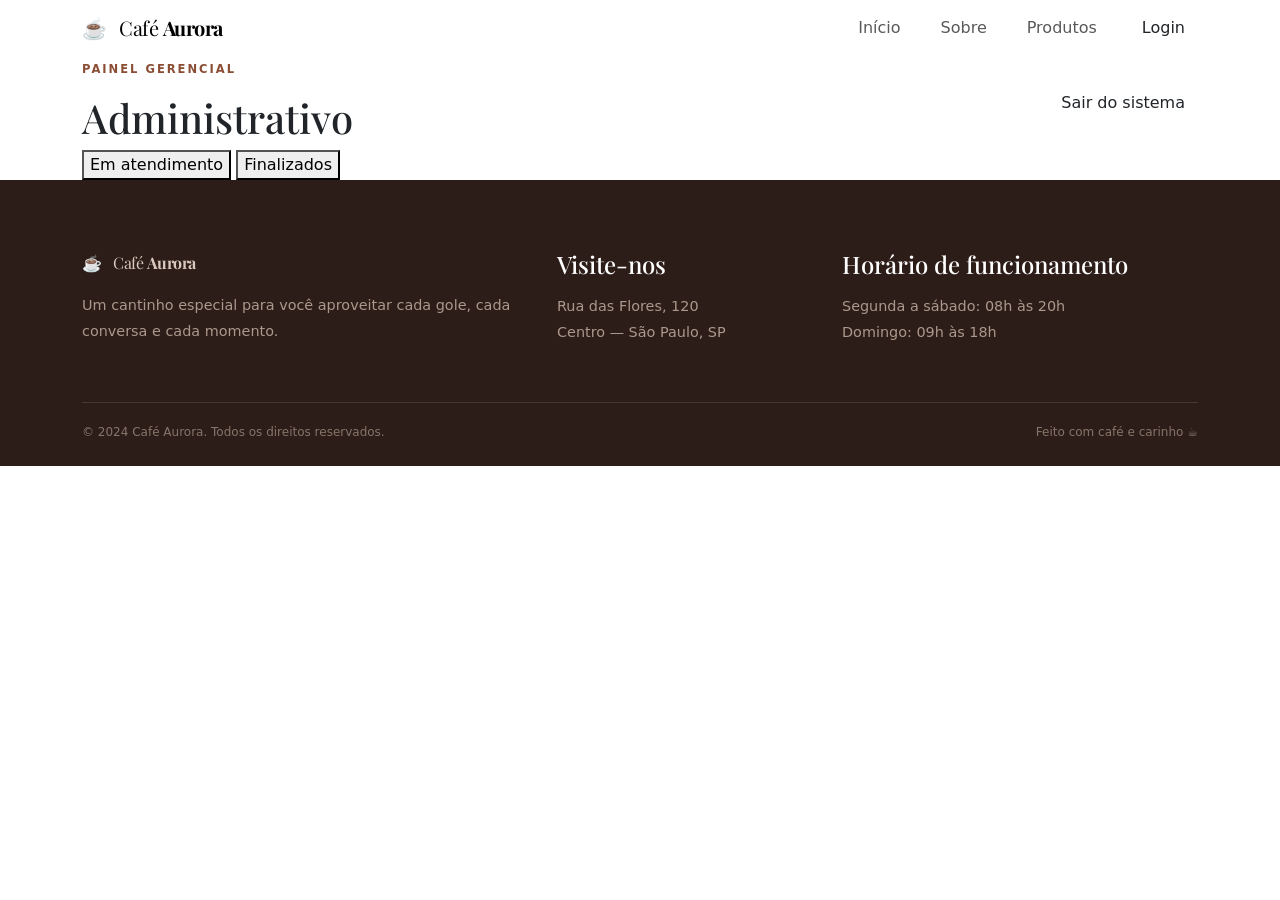
==== administrativo.html @ 548e579c "Estrutura completa da cafeteria com páginas de sobre, produtos, pedidos, administrativo e autenticaç" ====
<!DOCTYPE html>
<html lang="pt-BR">
<head>
  <meta charset="UTF-8" />
  <meta name="viewport" content="width=device-width, initial-scale=1.0" />
  <title>Administrativo - Café Aurora</title>
  <meta name="description" content="Painel administrativo da cafeteria" />
  <link rel="preconnect" href="https://fonts.googleapis.com">
  <link rel="preconnect" href="https://fonts.gstatic.com" crossorigin>
  <link href="https://fonts.googleapis.com/css2?family=DM+Sans:wght@400;500;600;700&family=Playfair+Display:wght@600;700;800&display=swap" rel="stylesheet">
  <link rel="stylesheet" href="./static/css/style.css" />
  <link rel="stylesheet" href="./static/css/administrativo.css" />
  <link href="https://cdn.jsdelivr.net/npm/bootstrap@5.3.8/dist/css/bootstrap.min.css" rel="stylesheet" crossorigin="anonymous">
</head>
<body>
  <header class="site-header">
    <nav class="navbar navbar-expand-lg">
      <div class="container">
        <a class="navbar-brand" href="index.html"><span class="brand-icon">☕</span> Café <strong>Aurora</strong></a>
        <button class="navbar-toggler" type="button" data-bs-toggle="collapse" data-bs-target="#menuPrincipal" aria-controls="menuPrincipal" aria-expanded="false" aria-label="Abrir menu">
          <span class="navbar-toggler-icon"></span>
        </button>
        <div class="collapse navbar-collapse" id="menuPrincipal">
          <ul class="navbar-nav ms-auto align-items-lg-center gap-lg-4">
            <li class="nav-item"><a class="nav-link" href="index.html">Início</a></li>
            <li class="nav-item"><a class="nav-link" href="sobre.html">Sobre</a></li>
            <li class="nav-item"><a class="nav-link" href="produtos.html">Produtos</a></li>
            <li class="nav-item" id="nav-pedidos" style="display:none;"><a class="nav-link" href="pedidos.html">Meus Pedidos</a></li>
            <li class="nav-item" id="nav-admin" style="display:none;"><a class="nav-link active" href="administrativo.html">Administrativo</a></li>
            <li class="nav-item"><a id="btn-login-nav" class="btn btn-coffee" href="login.html">Login</a></li>
            <li class="nav-item" id="nav-usuario" style="display:none;">
              <div class="usuario-menu">
                <span id="usuario-nome">Usuário</span>
                <button id="btn-logout" class="btn btn-outline-coffee btn-sm">Sair</button>
              </div>
            </li>
          </ul>
        </div>
      </div>
    </nav>
  </header>

  <main class="admin-main">
    <section class="admin-header">
      <div class="container">
        <div class="row align-items-center">
          <div class="col-md-8">
            <span class="eyebrow">PAINEL GERENCIAL</span>
            <h1>Administrativo</h1>
          </div>
          <div class="col-md-4 text-md-end">
            <button id="btnSair" class="btn btn-outline-coffee">Sair do sistema</button>
          </div>
        </div>
      </div>
    </section>

    <div class="container admin-container">
      <div class="tabs-admin">
        <button class="admin-tab active" data-status="em_atendimento">Em atendimento</button>
        <button class="admin-tab" data-status="finalizado">Finalizados</button>
      </div>
      <div id="adminPedidos" class="admin-pedidos"></div>
    </div>
  </main>

  <footer class="site-footer">
    <div class="container">
      <div class="row gy-4 align-items-center">
        <div class="col-lg-5">
          <a class="navbar-brand footer-brand" href="index.html"><span class="brand-icon">☕</span> Café <strong>Aurora</strong></a>
          <p>Um cantinho especial para você aproveitar cada gole, cada conversa e cada momento.</p>
        </div>
        <div class="col-lg-3">
          <h4>Visite-nos</h4>
          <p>Rua das Flores, 120<br>Centro — São Paulo, SP</p>
        </div>
        <div class="col-lg-4">
          <h4>Horário de funcionamento</h4>
          <p>Segunda a sábado: 08h às 20h<br>Domingo: 09h às 18h</p>
        </div>
      </div>
      <div class="footer-bottom">
        <span>© 2024 Café Aurora. Todos os direitos reservados.</span>
        <span>Feito com café e carinho ☕</span>
      </div>
    </div>
  </footer>

  <script src="https://cdn.jsdelivr.net/npm/bootstrap@5.8.2/dist/js/bootstrap.bundle.min.js" crossorigin="anonymous"></script>
  <script src="./static/js/auth.js"></script>
  <script src="./static/js/administrativo.js"></script>
</body>
</html>
---- static/css/style.css ----
:root {
  --coffee-dark: #2d1d18;
  --coffee: #8b4e35;
  --coffee-light: #b97955;
  --cream: #f8f3ed;
  --cream-dark: #eee3d7;
  --text: #40322c;
  --muted: #867871;
  --white: #ffffff;
  --shadow: 0 20px 60px rgba(67, 42, 29, 0.12);
}

* { box-sizing: border-box; }
html { scroll-behavior: smooth; }
body {
  margin: 0;
  font-family: "DM Sans", sans-serif;
  background: var(--cream);
  color: var(--text);
}

h1, h2, h3, h4, .navbar-brand { font-family: "Playfair Display", serif; }
img { max-width: 100%; }

a { text-decoration: none; }
button, input, select, textarea { font-family: inherit; }

.site-header { position: relative; z-index: 10; }
.navbar { padding: 20px 0; }
.navbar-brand {
  color: var(--coffee-dark);
  font-size: 1.6rem;
  letter-spacing: -0.5px;
}
.navbar-brand:hover { color: var(--coffee); }
.brand-icon { margin-right: 8px; }
.nav-link {
  color: var(--coffee-dark);
  font-weight: 600;
}
.nav-link:hover, .nav-link.active { color: var(--coffee); }

.btn {
  border-radius: 50px;
  padding: 12px 22px;
  font-weight: 700;
  transition: all 0.3s ease;
}
.btn-coffee {
  background: var(--coffee);
  color: var(--white);
  border: 2px solid var(--coffee);
}
.btn-coffee:hover {
  background: var(--coffee-dark);
  border-color: var(--coffee-dark);
  color: var(--white);
}
.btn-outline-coffee {
  background: transparent;
  border: 2px solid var(--coffee);
  color: var(--coffee);
}
.btn-outline-coffee:hover {
  background: var(--coffee);
  color: var(--white);
}
.btn-sm {
  padding: 8px 14px;
  font-size: 0.8rem;
}

.usuario-menu {
  display: flex;
  align-items: center;
  gap: 10px;
  padding: 8px 12px;
  border-radius: 999px;
  background: rgba(139, 78, 53, 0.06);
  color: var(--coffee-dark);
  font-weight: 600;
}

.eyebrow {
  display: inline-block;
  margin-bottom: 16px;
  color: var(--coffee);
  font-size: 0.72rem;
  font-weight: 800;
  letter-spacing: 2px;
}

.site-footer {
  background: var(--coffee-dark);
  color: #d9c9be;
  padding: 70px 0 25px;
}
.footer-brand {
  display: inline-block;
  margin-bottom: 18px;
  color: var(--white);
}
.site-footer p {
  color: #aa988c;
  line-height: 1.8;
  font-size: 0.9rem;
}
.site-footer h4 {
  color: var(--white);
  margin-bottom: 15px;
}
.footer-bottom {
  display: flex;
  justify-content: space-between;
  gap: 20px;
  margin-top: 40px;
  padding-top: 20px;
  border-top: 1px solid rgba(255,255,255,0.12);
  color: #86756a;
  font-size: 0.75rem;
}

@media (max-width: 768px) {
  .footer-bottom { flex-direction: column; }
}
---- static/css/administrativo.css ----
body {
  background: #f8f3ed;
}

.pedidos-main {
  padding-top: 120px;
}

.pedidos-header {
  padding: 30px 0 20px;
}

.pedidos-header h1 {
  font-size: clamp(2.2rem, 4vw, 3.4rem);
  color: var(--coffee-dark);
}

.pedidos-header h1 span {
  color: var(--coffee);
  font-style: italic;
}

.pedidos-container {
  padding: 20px 0 90px;
}

.lista-pedidos {
  display: grid;
  gap: 18px;
}

.pedido-card {
  background: var(--white);
  border: 1px solid var(--cream-dark);
  border-radius: 18px;
  padding: 22px;
  box-shadow: 0 10px 24px rgba(67, 42, 29, 0.04);
}
.pedido-top {
  display: flex;
  justify-content: space-between;
  gap: 15px;
  align-items: center;
  margin-bottom: 15px;
}
.pedido-top h3 {
  color: var(--coffee-dark);
  margin: 0;
}
.status-badge {
  display: inline-block;
  padding: 8px 12px;
  border-radius: 999px;
  font-size: 0.75rem;
  font-weight: 700;
  text-transform: uppercase;
}
.status-badge.pendente { background: #fff2d4; color: #a67600; }
.status-badge.em_atendimento { background: #dfeeff; color: #1a5db0; }
.status-badge.finalizado { background: #dff7e7; color: #1d8f43; }

.pedido-meta {
  display: flex;
  flex-wrap: wrap;
  gap: 16px;
  color: var(--muted);
  font-size: 0.92rem;
  margin-bottom: 16px;
}
.pedido-produtos {
  list-style: none;
  padding: 0;
  margin: 0;
  color: var(--text);
}
.pedido-produtos li {
  padding: 8px 0;
  border-bottom: 1px solid var(--cream-dark);
}
.pedido-produtos li:last-child { border-bottom: none; }

.empty-pedidos {
  background: var(--white);
  border-radius: 16px;
  padding: 40px 20px;
  text-align: center;
  color: var(--muted);
  border: 1px dashed var(--cream-dark);
}
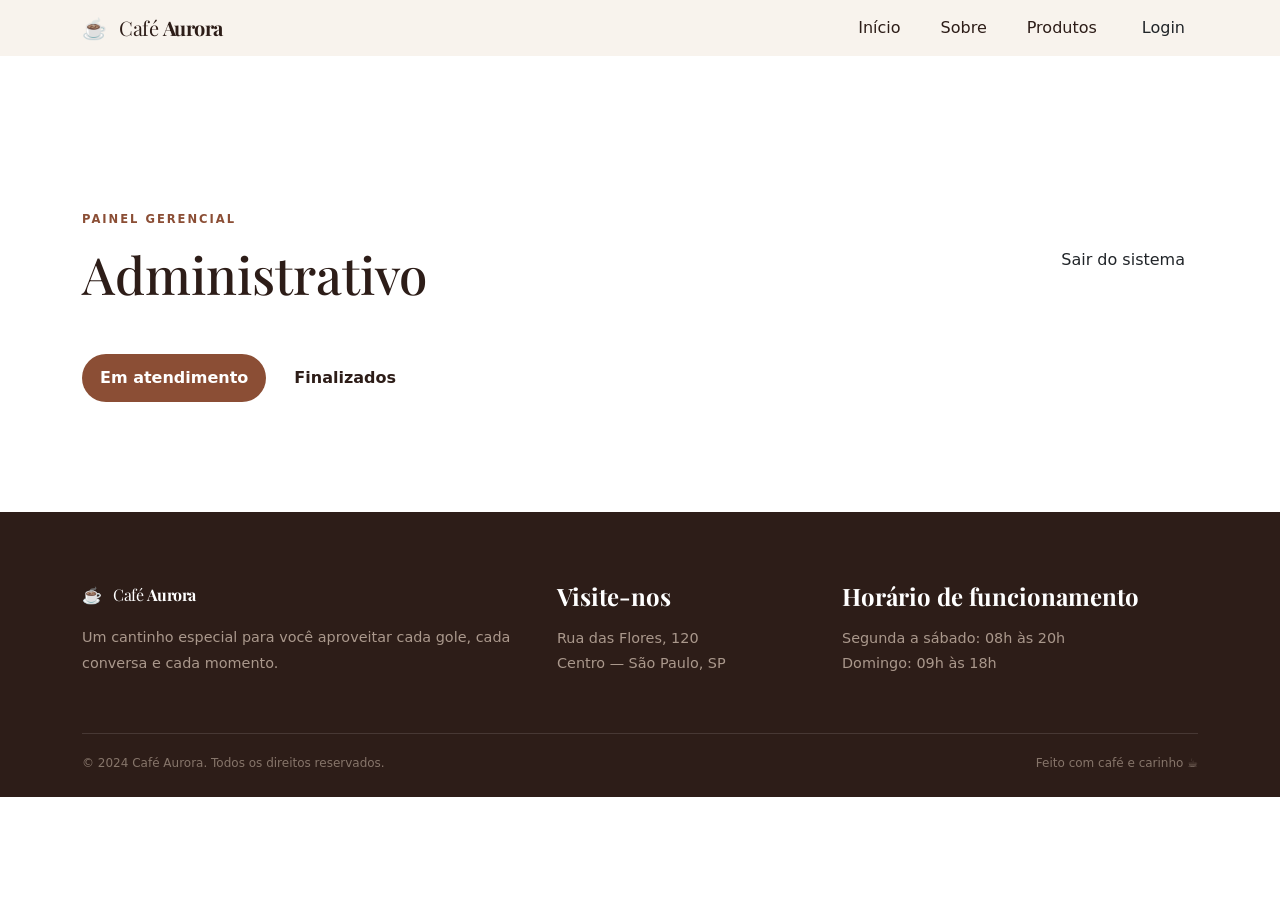
==== commit 9f92c605: "Add favicon to administrativo page" ====
--- a/administrativo.html
+++ b/administrativo.html
@@ -5,6 +5,8 @@
   <meta name="viewport" content="width=device-width, initial-scale=1.0" />
   <title>Administrativo - Café Aurora</title>
   <meta name="description" content="Painel administrativo da cafeteria" />
+  <link rel="icon" type="image/svg+xml" href="./favicon.svg">
+  <link rel="apple-touch-icon" href="./favicon.svg">
   <link rel="preconnect" href="https://fonts.googleapis.com">
   <link rel="preconnect" href="https://fonts.gstatic.com" crossorigin>
   <link href="https://fonts.googleapis.com/css2?family=DM+Sans:wght@400;500;600;700&family=Playfair+Display:wght@600;700;800&display=swap" rel="stylesheet">
--- a/static/css/style.css
+++ b/static/css/style.css
@@ -10,64 +10,114 @@
   --shadow: 0 20px 60px rgba(67, 42, 29, 0.12);
 }
 
-* { box-sizing: border-box; }
-html { scroll-behavior: smooth; }
+* {
+  margin: 0;
+  padding: 0;
+  box-sizing: border-box;
+}
+
+html {
+  scroll-behavior: smooth;
+}
+
 body {
-  margin: 0;
   font-family: "DM Sans", sans-serif;
   background: var(--cream);
   color: var(--text);
-}
-
-h1, h2, h3, h4, .navbar-brand { font-family: "Playfair Display", serif; }
-img { max-width: 100%; }
-
-a { text-decoration: none; }
-button, input, select, textarea { font-family: inherit; }
-
-.site-header { position: relative; z-index: 10; }
-.navbar { padding: 20px 0; }
+  line-height: 1.6;
+}
+
+h1, h2, h3, h4, .navbar-brand {
+  font-family: "Playfair Display", serif;
+}
+
+img {
+  max-width: 100%;
+  height: auto;
+}
+
+a {
+  text-decoration: none;
+  color: inherit;
+}
+
+button, input, select, textarea {
+  font-family: inherit;
+}
+
+.site-header {
+  position: relative;
+  z-index: 100;
+  background: var(--cream);
+}
+
+.navbar {
+  padding: 20px 0;
+}
+
 .navbar-brand {
-  color: var(--coffee-dark);
+  color: var(--coffee-dark) !important;
   font-size: 1.6rem;
   letter-spacing: -0.5px;
 }
-.navbar-brand:hover { color: var(--coffee); }
-.brand-icon { margin-right: 8px; }
+
+.navbar-brand:hover {
+  color: var(--coffee) !important;
+}
+
+.brand-icon {
+  margin-right: 8px;
+}
+
 .nav-link {
-  color: var(--coffee-dark);
+  color: var(--coffee-dark) !important;
   font-weight: 600;
 }
-.nav-link:hover, .nav-link.active { color: var(--coffee); }
+
+.nav-link:hover,
+.nav-link.active {
+  color: var(--coffee) !important;
+}
 
 .btn {
   border-radius: 50px;
   padding: 12px 22px;
   font-weight: 700;
   transition: all 0.3s ease;
-}
+  border: none;
+}
+
 .btn-coffee {
   background: var(--coffee);
   color: var(--white);
   border: 2px solid var(--coffee);
 }
+
 .btn-coffee:hover {
   background: var(--coffee-dark);
   border-color: var(--coffee-dark);
   color: var(--white);
 }
+
 .btn-outline-coffee {
   background: transparent;
   border: 2px solid var(--coffee);
   color: var(--coffee);
 }
+
 .btn-outline-coffee:hover {
   background: var(--coffee);
   color: var(--white);
 }
+
 .btn-sm {
   padding: 8px 14px;
   font-size: 0.8rem;
+}
+
+.btn-lg {
+  padding: 14px 28px;
+  font-size: 1rem;
 }
 
 .usuario-menu {
@@ -88,6 +138,189 @@
   font-size: 0.72rem;
   font-weight: 800;
   letter-spacing: 2px;
+  text-transform: uppercase;
+}
+
+.hero-section {
+  min-height: 780px;
+  padding: 170px 0 100px;
+  background:
+    radial-gradient(circle at 90% 25%, rgba(212, 165, 125, 0.22), transparent 28%),
+    var(--cream);
+}
+
+.hero-section h1 {
+  max-width: 580px;
+  color: var(--coffee-dark);
+  font-size: clamp(3.4rem, 6vw, 5.7rem);
+  line-height: 0.98;
+  letter-spacing: -3px;
+  margin-bottom: 20px;
+}
+
+.hero-section h1 span {
+  color: var(--coffee);
+  font-style: italic;
+}
+
+.hero-text {
+  max-width: 490px;
+  margin: 28px 0;
+  color: var(--muted);
+  font-size: 1.08rem;
+  line-height: 1.8;
+}
+
+.hero-buttons {
+  display: flex;
+  flex-wrap: wrap;
+  gap: 14px;
+  margin: 30px 0;
+}
+
+.hero-info {
+  display: flex;
+  align-items: center;
+  gap: 25px;
+  margin-top: 55px;
+}
+
+.hero-info div strong {
+  display: block;
+  color: var(--coffee-dark);
+  font-family: "Playfair Display", serif;
+  font-size: 1.5rem;
+}
+
+.hero-info div span {
+  color: #d5973d;
+  font-size: 0.8rem;
+  letter-spacing: 2px;
+}
+
+.hero-info div small {
+  display: block;
+  margin-top: 4px;
+  color: var(--muted);
+  font-size: 0.75rem;
+}
+
+.info-divider {
+  width: 1px;
+  height: 45px;
+  background: var(--cream-dark);
+}
+
+.hero-image-wrapper {
+  position: relative;
+  z-index: 1;
+  max-width: 500px;
+  margin: 0 auto;
+}
+
+.hero-image-wrapper::before {
+  position: absolute;
+  z-index: -1;
+  top: 40px;
+  right: -20px;
+  width: 90%;
+  height: 90%;
+  border-radius: 50%;
+  background: #e8d2bd;
+  content: "";
+}
+
+.hero-image {
+  width: 100%;
+  height: 520px;
+  border-radius: 240px 240px 25px 25px;
+  object-fit: cover;
+  box-shadow: var(--shadow);
+  display: block;
+}
+
+.decorative-circle {
+  position: absolute;
+  right: -35px;
+  bottom: -25px;
+  width: 100px;
+  height: 100px;
+  border: 1px solid var(--coffee-light);
+  border-radius: 50%;
+}
+
+.floating-card {
+  position: absolute;
+  right: -25px;
+  bottom: 55px;
+  display: flex;
+  align-items: center;
+  gap: 12px;
+  padding: 15px 20px;
+  border-radius: 14px;
+  background: var(--white);
+  box-shadow: var(--shadow);
+  z-index: 10;
+}
+
+.floating-icon {
+  display: grid;
+  width: 37px;
+  height: 37px;
+  color: var(--white);
+  background: var(--coffee);
+  border-radius: 50%;
+  place-items: center;
+  flex-shrink: 0;
+}
+
+.floating-card strong {
+  display: block;
+  color: var(--coffee-dark);
+  font-size: 0.85rem;
+}
+
+.floating-card small {
+  display: block;
+  margin-top: 3px;
+  color: var(--muted);
+  font-size: 0.7rem;
+}
+
+.features-section {
+  padding: 55px 0;
+  background: var(--coffee-dark);
+}
+
+.feature-card {
+  display: flex;
+  align-items: center;
+  gap: 18px;
+  color: var(--white);
+}
+
+.feature-icon {
+  display: grid;
+  flex-shrink: 0;
+  width: 58px;
+  height: 58px;
+  color: #f4c49d;
+  border: 1px solid rgba(244, 196, 157, 0.35);
+  border-radius: 50%;
+  font-size: 1.5rem;
+  place-items: center;
+}
+
+.feature-card h3 {
+  margin-bottom: 5px;
+  font-size: 1.15rem;
+  color: var(--white);
+}
+
+.feature-card p {
+  margin: 0;
+  color: #c9b6a9;
+  font-size: 0.82rem;
 }
 
 .site-footer {
@@ -95,31 +328,678 @@
   color: #d9c9be;
   padding: 70px 0 25px;
 }
+
 .footer-brand {
   display: inline-block;
   margin-bottom: 18px;
-  color: var(--white);
-}
+  color: var(--white) !important;
+}
+
 .site-footer p {
   color: #aa988c;
   line-height: 1.8;
   font-size: 0.9rem;
 }
+
 .site-footer h4 {
   color: var(--white);
   margin-bottom: 15px;
-}
+  font-weight: 700;
+}
+
 .footer-bottom {
   display: flex;
   justify-content: space-between;
   gap: 20px;
   margin-top: 40px;
   padding-top: 20px;
-  border-top: 1px solid rgba(255,255,255,0.12);
+  border-top: 1px solid rgba(255, 255, 255, 0.12);
   color: #86756a;
   font-size: 0.75rem;
 }
 
+@media (max-width: 991px) {
+  .site-header {
+    position: relative;
+    background: var(--cream);
+  }
+
+  .navbar {
+    padding: 18px 0;
+  }
+
+  .navbar-collapse {
+    padding-top: 20px;
+  }
+
+  .hero-section {
+    min-height: auto;
+    padding-top: 90px;
+  }
+
+  .hero-image-wrapper {
+    margin-top: 30px;
+  }
+
+  .nav-item .btn {
+    display: inline-block;
+    margin-top: 10px;
+  }
+}
+
 @media (max-width: 768px) {
-  .footer-bottom { flex-direction: column; }
-}
+  .footer-bottom {
+    flex-direction: column;
+  }
+
+  .hero-info {
+    flex-direction: column;
+    gap: 15px;
+  }
+
+  .info-divider {
+    display: none;
+  }
+}
+
+@media (max-width: 576px) {
+  .hero-section {
+    padding: 70px 0;
+  }
+
+  .hero-section h1 {
+    font-size: 2.8rem;
+  }
+
+  .hero-image {
+    height: 390px;
+  }
+
+  .floating-card {
+    right: 5px;
+    bottom: 30px;
+  }
+}
+
+.sobre-main {
+  padding-top: 110px;
+}
+
+.sobre-hero,
+.historia-section,
+.ambiente-section,
+.localizacao-section,
+.memorial-section {
+  padding: 90px 0;
+}
+
+.sobre-hero {
+  background: linear-gradient(135deg, rgba(184, 122, 88, 0.08), rgba(255, 255, 255, 0));
+}
+
+.sobre-hero h1 {
+  font-size: clamp(2.8rem, 5vw, 4.4rem);
+  color: var(--coffee-dark);
+  line-height: 1.1;
+  margin-bottom: 20px;
+}
+
+.sobre-hero h1 span,
+.section-heading h2 span,
+.ambiente-section h2 span,
+.localizacao-section h2 span {
+  color: var(--coffee);
+  font-style: italic;
+}
+
+.sobre-hero p,
+.historia-section p,
+.ambiente-section p,
+.localizacao-section p,
+.memorial-section p {
+  color: var(--muted);
+  line-height: 1.8;
+  font-size: 1.02rem;
+}
+
+.hero-image-sobre,
+.ambiente-image,
+.mapa-box img {
+  width: 100%;
+  border-radius: 24px;
+  box-shadow: var(--shadow);
+  object-fit: cover;
+}
+
+.hero-image-sobre {
+  height: 420px;
+}
+
+.section-heading h2,
+.ambiente-section h2,
+.localizacao-section h2,
+.memorial-section h2 {
+  font-size: clamp(2.2rem, 4vw, 3.4rem);
+  color: var(--coffee-dark);
+  margin-bottom: 20px;
+}
+
+.lista-ambientes {
+  list-style: none;
+  padding: 0;
+  margin-top: 25px;
+}
+
+.lista-ambientes li {
+  position: relative;
+  padding-left: 28px;
+  margin-bottom: 14px;
+  color: var(--text);
+  font-weight: 500;
+}
+
+.lista-ambientes li::before {
+  content: "✓";
+  position: absolute;
+  left: 0;
+  color: var(--coffee);
+  font-weight: 700;
+}
+
+.ambiente-image {
+  height: 500px;
+}
+
+.info-localizacao {
+  margin-top: 28px;
+  background: #fff;
+  padding: 24px;
+  border-radius: 16px;
+  border: 1px solid var(--cream-dark);
+}
+
+.info-localizacao p {
+  margin: 0 0 10px;
+}
+
+.mapa-box img {
+  height: 380px;
+}
+
+.memorial-section {
+  background: #f0e6dc;
+}
+
+.produtos-main {
+  padding-top: 110px;
+}
+
+.produtos-hero {
+  padding: 80px 0 50px;
+  background: linear-gradient(135deg, rgba(184, 122, 88, 0.08), rgba(255, 255, 255, 0));
+}
+
+.produtos-hero h1 {
+  font-size: clamp(2.4rem, 4vw, 4rem);
+  color: var(--coffee-dark);
+  margin-bottom: 12px;
+}
+
+.produtos-hero p {
+  color: var(--muted);
+  font-size: 1.05rem;
+}
+
+.produtos-layout {
+  padding: 40px 0 90px;
+}
+
+.filtros {
+  display: flex;
+  flex-wrap: wrap;
+  gap: 10px;
+  margin-bottom: 28px;
+}
+
+.filter-btn {
+  border: 2px solid var(--coffee-light);
+  background: transparent;
+  color: var(--coffee);
+  border-radius: 999px;
+  padding: 10px 18px;
+  font-weight: 700;
+  cursor: pointer;
+}
+
+.filter-btn.active {
+  background: var(--coffee);
+  color: var(--white);
+  border-color: var(--coffee);
+}
+
+.produtos-grid {
+  display: grid;
+  grid-template-columns: repeat(auto-fit, minmax(220px, 1fr));
+  gap: 20px;
+}
+
+.produto-card {
+  background: var(--white);
+  border: 1px solid transparent;
+  border-radius: 20px;
+  padding: 20px;
+  box-shadow: 0 10px 25px rgba(67, 42, 29, 0.05);
+  transition: all 0.25s ease;
+}
+
+.produto-card:hover {
+  transform: translateY(-5px);
+  border-color: var(--coffee-light);
+  box-shadow: var(--shadow);
+}
+
+.produto-card.hidden {
+  display: none;
+}
+
+.produto-img {
+  width: 100%;
+  height: 180px;
+  object-fit: cover;
+  border-radius: 14px;
+  margin-bottom: 16px;
+}
+
+.produto-top {
+  display: flex;
+  justify-content: space-between;
+  align-items: center;
+  margin-bottom: 12px;
+}
+
+.produto-top span {
+  font-size: 0.72rem;
+  color: var(--coffee);
+  font-weight: 700;
+  text-transform: uppercase;
+}
+
+.produto-preco {
+  font-weight: 800;
+  color: var(--coffee-dark);
+}
+
+.produto-card h3 {
+  font-size: 1.3rem;
+  color: var(--coffee-dark);
+  margin-bottom: 10px;
+}
+
+.produto-card p {
+  color: var(--muted);
+  line-height: 1.6;
+  margin-bottom: 16px;
+  min-height: 72px;
+}
+
+.produto-actions {
+  display: flex;
+  justify-content: space-between;
+  align-items: center;
+  gap: 10px;
+}
+
+.produto-qt {
+  font-size: 0.8rem;
+  color: var(--muted);
+}
+
+.btn-add {
+  background: var(--coffee);
+  color: var(--white);
+  border: none;
+  border-radius: 10px;
+  padding: 10px 16px;
+  font-weight: 700;
+  cursor: pointer;
+}
+
+.btn-add:hover {
+  background: var(--coffee-dark);
+}
+
+.pedido-resumo {
+  position: sticky;
+  top: 20px;
+  background: var(--white);
+  border-radius: 22px;
+  padding: 24px;
+  border: 1px solid var(--cream-dark);
+  box-shadow: 0 10px 28px rgba(57, 35, 29, 0.06);
+}
+
+.pedido-resumo h2 {
+  font-size: 1.8rem;
+  color: var(--coffee-dark);
+  margin-bottom: 18px;
+}
+
+.cart-items {
+  display: flex;
+  flex-direction: column;
+  gap: 12px;
+  min-height: 150px;
+  margin-bottom: 20px;
+}
+
+.cart-item {
+  display: flex;
+  justify-content: space-between;
+  gap: 12px;
+  border-bottom: 1px solid var(--cream-dark);
+  padding-bottom: 10px;
+}
+
+.cart-item small {
+  color: var(--muted);
+}
+
+.cart-item button {
+  background: transparent;
+  border: none;
+  color: var(--coffee);
+  font-weight: 700;
+  cursor: pointer;
+}
+
+.resumo-total {
+  display: flex;
+  justify-content: space-between;
+  font-weight: 700;
+  margin-top: 12px;
+  padding-top: 14px;
+  border-top: 1px solid var(--cream-dark);
+  color: var(--coffee-dark);
+}
+
+.form-pedido {
+  display: flex;
+  flex-direction: column;
+  gap: 10px;
+  margin-top: 22px;
+}
+
+.form-pedido label {
+  font-weight: 600;
+  color: var(--coffee-dark);
+}
+
+.form-pedido select,
+.form-pedido input,
+.form-pedido textarea {
+  width: 100%;
+  padding: 12px 14px;
+  border-radius: 12px;
+  border: 1px solid var(--cream-dark);
+  background: #fff;
+}
+
+.form-pedido textarea {
+  resize: vertical;
+}
+
+.campo-extra {
+  margin-top: 4px;
+}
+
+.empty-cart {
+  color: var(--muted);
+  text-align: center;
+  padding: 18px 0;
+}
+
+.login-main {
+  padding-top: 120px;
+  min-height: 80vh;
+}
+
+.login-container {
+  display: flex;
+  justify-content: center;
+  align-items: center;
+}
+
+.login-box {
+  width: 100%;
+  max-width: 440px;
+  background: var(--white);
+  border-radius: 24px;
+  padding: 28px;
+  box-shadow: var(--shadow);
+  border: 1px solid var(--cream-dark);
+}
+
+.tabs {
+  display: flex;
+  gap: 8px;
+  margin-bottom: 22px;
+}
+
+.tab-btn {
+  flex: 1;
+  border: none;
+  border-radius: 999px;
+  padding: 12px 14px;
+  font-weight: 700;
+  background: var(--cream);
+  color: var(--coffee-dark);
+  cursor: pointer;
+}
+
+.tab-btn.active {
+  background: var(--coffee);
+  color: var(--white);
+}
+
+.auth-form {
+  display: none;
+}
+
+.auth-form.active {
+  display: block;
+}
+
+.auth-form h2 {
+  font-size: 1.9rem;
+  color: var(--coffee-dark);
+  margin-bottom: 18px;
+}
+
+.auth-form label {
+  display: block;
+  margin: 14px 0 8px;
+  color: var(--coffee-dark);
+  font-weight: 600;
+}
+
+.auth-form input {
+  width: 100%;
+  border: 1px solid var(--cream-dark);
+  border-radius: 12px;
+  padding: 12px 14px;
+  margin-bottom: 8px;
+}
+
+.auth-form button {
+  margin-top: 20px;
+}
+
+.pedidos-main {
+  padding-top: 120px;
+}
+
+.pedidos-header {
+  padding: 30px 0 20px;
+}
+
+.pedidos-header h1 {
+  font-size: clamp(2.2rem, 4vw, 3.4rem);
+  color: var(--coffee-dark);
+}
+
+.pedidos-header h1 span {
+  color: var(--coffee);
+  font-style: italic;
+}
+
+.pedidos-container {
+  padding: 20px 0 90px;
+}
+
+.lista-pedidos {
+  display: grid;
+  gap: 18px;
+}
+
+.pedido-card {
+  background: var(--white);
+  border: 1px solid var(--cream-dark);
+  border-radius: 18px;
+  padding: 22px;
+  box-shadow: 0 10px 24px rgba(67, 42, 29, 0.04);
+}
+
+.pedido-top {
+  display: flex;
+  justify-content: space-between;
+  gap: 15px;
+  align-items: center;
+  margin-bottom: 15px;
+}
+
+.pedido-top h3 {
+  color: var(--coffee-dark);
+  margin: 0;
+}
+
+.status-badge {
+  display: inline-block;
+  padding: 8px 12px;
+  border-radius: 999px;
+  font-size: 0.75rem;
+  font-weight: 700;
+  text-transform: uppercase;
+}
+
+.status-badge.pendente {
+  background: #fff2d4;
+  color: #a67600;
+}
+
+.status-badge.em_atendimento {
+  background: #dfeeff;
+  color: #1a5db0;
+}
+
+.status-badge.finalizado {
+  background: #dff7e7;
+  color: #1d8f43;
+}
+
+.pedido-meta {
+  display: flex;
+  flex-wrap: wrap;
+  gap: 16px;
+  color: var(--muted);
+  font-size: 0.92rem;
+  margin-bottom: 16px;
+}
+
+.pedido-produtos {
+  list-style: none;
+  padding: 0;
+  margin: 0;
+  color: var(--text);
+}
+
+.pedido-produtos li {
+  padding: 8px 0;
+  border-bottom: 1px solid var(--cream-dark);
+}
+
+.pedido-produtos li:last-child {
+  border-bottom: none;
+}
+
+.empty-pedidos {
+  background: var(--white);
+  border-radius: 16px;
+  padding: 40px 20px;
+  text-align: center;
+  color: var(--muted);
+  border: 1px dashed var(--cream-dark);
+}
+
+.admin-main {
+  padding-top: 120px;
+}
+
+.admin-header {
+  padding: 30px 0 20px;
+}
+
+.admin-header h1 {
+  font-size: clamp(2.2rem, 4vw, 3.4rem);
+  color: var(--coffee-dark);
+}
+
+.admin-container {
+  padding: 20px 0 90px;
+}
+
+.tabs-admin {
+  display: flex;
+  gap: 10px;
+  margin-bottom: 20px;
+}
+
+.admin-tab {
+  border: none;
+  padding: 12px 18px;
+  border-radius: 999px;
+  background: var(--white);
+  color: var(--coffee-dark);
+  font-weight: 700;
+  cursor: pointer;
+}
+
+.admin-tab.active {
+  background: var(--coffee);
+  color: var(--white);
+}
+
+.admin-pedidos {
+  display: grid;
+  gap: 18px;
+}
+
+.admin-card {
+  background: var(--white);
+  border: 1px solid var(--cream-dark);
+  border-radius: 18px;
+  padding: 22px;
+}
+
+.admin-card h3 {
+  color: var(--coffee-dark);
+  margin-bottom: 12px;
+}
+
+.admin-card p {
+  color: var(--muted);
+  margin-bottom: 8px;
+}
+
+.admin-card button {
+  margin-top: 16px;
+}
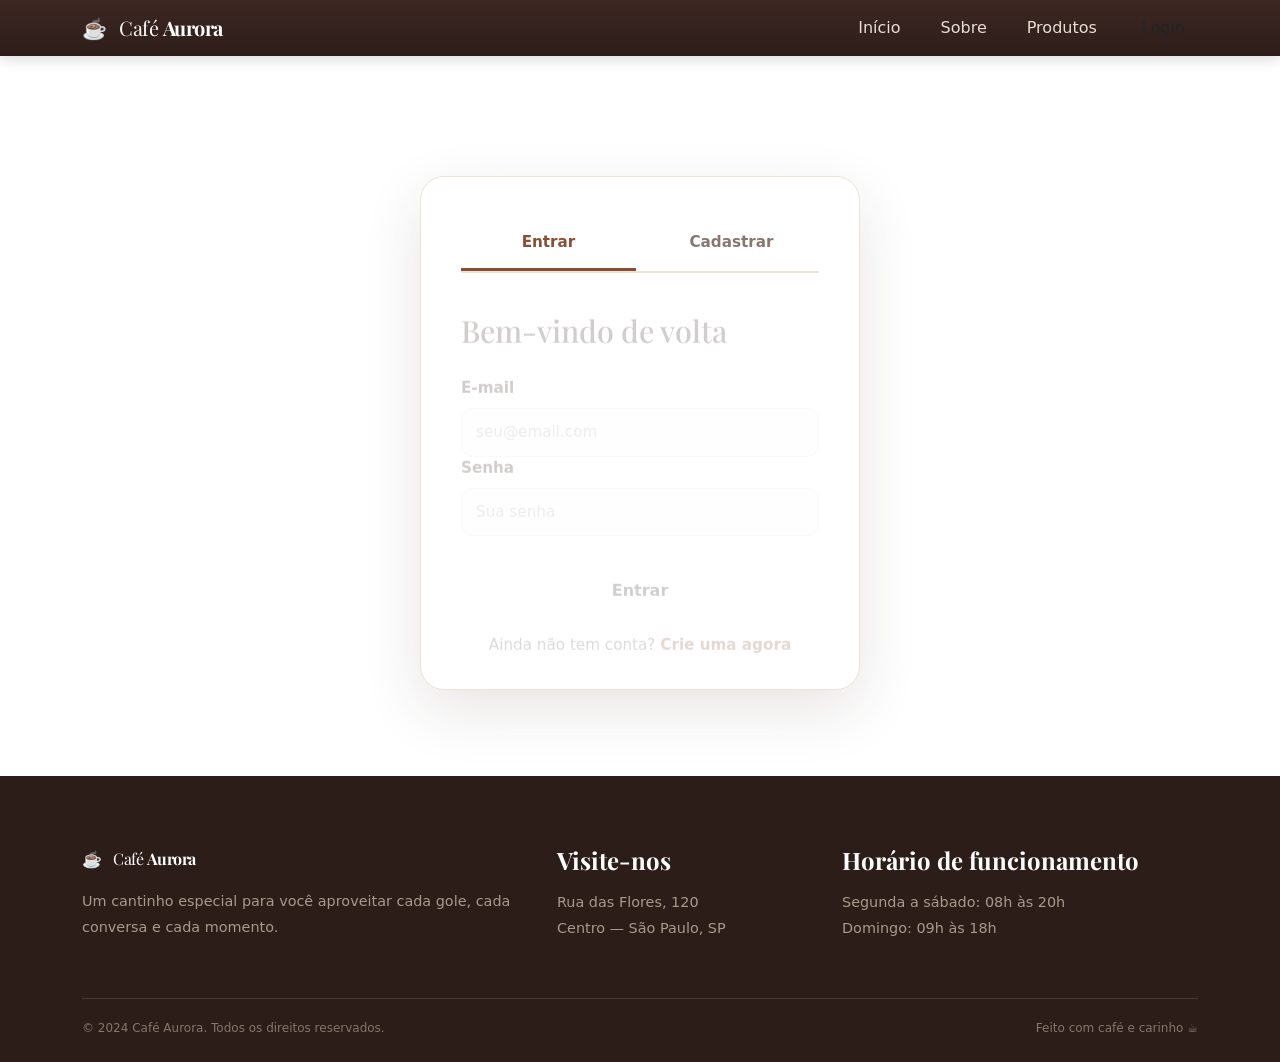
==== commit 77e09a0a: "feat: secure full-stack Cafe Aurora with persistent orders, admin workflow and CI" ====
--- a/administrativo.html
+++ b/administrativo.html
@@ -59,7 +59,8 @@
 
     <div class="container admin-container">
       <div class="tabs-admin">
-        <button class="admin-tab active" data-status="em_atendimento">Em atendimento</button>
+        <button class="admin-tab active" data-status="pendente">Pendentes</button>
+        <button class="admin-tab" data-status="em_atendimento">Em atendimento</button>
         <button class="admin-tab" data-status="finalizado">Finalizados</button>
       </div>
       <div id="adminPedidos" class="admin-pedidos"></div>
@@ -89,7 +90,8 @@
     </div>
   </footer>
 
-  <script src="https://cdn.jsdelivr.net/npm/bootstrap@5.8.2/dist/js/bootstrap.bundle.min.js" crossorigin="anonymous"></script>
+  <script src="https://cdn.jsdelivr.net/npm/bootstrap@5.3.8/dist/js/bootstrap.bundle.min.js" crossorigin="anonymous"></script>
+  <script src="./static/js/api.js"></script>
   <script src="./static/js/auth.js"></script>
   <script src="./static/js/administrativo.js"></script>
 </body>
--- a/static/css/style.css
+++ b/static/css/style.css
@@ -48,7 +48,8 @@
 .site-header {
   position: relative;
   z-index: 100;
-  background: var(--cream);
+  background: linear-gradient(to bottom, #3d2723 0%, #2d1d18 100%);
+  box-shadow: 0 4px 12px rgba(45, 29, 24, 0.15);
 }
 
 .navbar {
@@ -56,13 +57,13 @@
 }
 
 .navbar-brand {
-  color: var(--coffee-dark) !important;
+  color: var(--white) !important;
   font-size: 1.6rem;
   letter-spacing: -0.5px;
 }
 
 .navbar-brand:hover {
-  color: var(--coffee) !important;
+  color: #f4c49d !important;
 }
 
 .brand-icon {
@@ -70,13 +71,14 @@
 }
 
 .nav-link {
-  color: var(--coffee-dark) !important;
+  color: #e8ddd5 !important;
   font-weight: 600;
+  transition: color 0.3s ease;
 }
 
 .nav-link:hover,
 .nav-link.active {
-  color: var(--coffee) !important;
+  color: #f4c49d !important;
 }
 
 .btn {
@@ -126,8 +128,8 @@
   gap: 10px;
   padding: 8px 12px;
   border-radius: 999px;
-  background: rgba(139, 78, 53, 0.06);
-  color: var(--coffee-dark);
+  background: rgba(244, 196, 157, 0.15);
+  color: #f4c49d;
   font-weight: 600;
 }
 
@@ -361,7 +363,7 @@
 @media (max-width: 991px) {
   .site-header {
     position: relative;
-    background: var(--cream);
+    background: linear-gradient(to bottom, #3d2723 0%, #2d1d18 100%);
   }
 
   .navbar {
@@ -499,507 +501,220 @@
 }
 
 .lista-ambientes li::before {
-  content: "✓";
   position: absolute;
   left: 0;
+  top: 8px;
+  width: 6px;
+  height: 6px;
+  border-radius: 50%;
+  background: var(--coffee);
+  content: "";
+}
+
+.mapa-box {
+  margin-top: 35px;
+  border-radius: 24px;
+  overflow: hidden;
+  box-shadow: var(--shadow);
+}
+
+.mapa-box img {
+  width: 100%;
+  height: 400px;
+  object-fit: cover;
+}
+
+.memorial-section {
+  padding: 90px 0 60px;
+  background: linear-gradient(135deg, rgba(184, 122, 88, 0.08), rgba(255, 255, 255, 0));
+}
+
+.memorial-grid {
+  display: grid;
+  grid-template-columns: repeat(auto-fit, minmax(280px, 1fr));
+  gap: 30px;
+  margin-top: 35px;
+}
+
+.memorial-card {
+  padding: 24px;
+  background: var(--white);
+  border-radius: 14px;
+  box-shadow: 0 2px 8px rgba(67, 42, 29, 0.06);
+  transition: transform 0.3s ease, box-shadow 0.3s ease;
+}
+
+.memorial-card:hover {
+  transform: translateY(-8px);
+  box-shadow: var(--shadow);
+}
+
+.memorial-card h3 {
+  margin-bottom: 10px;
+  color: var(--coffee-dark);
+  font-size: 1.2rem;
+}
+
+.memorial-card p {
+  margin: 0;
+  color: var(--muted);
+  font-size: 0.95rem;
+}
+
+/* SOBRE PAGE SECTIONS */
+.hero-section-secundaria {
+  background:
+    radial-gradient(circle at 90% 25%, rgba(212, 165, 125, 0.22), transparent 28%),
+    var(--cream);
+}
+
+.historia-section {
+  background: var(--cream);
+}
+
+.valores-section {
+  padding: 90px 0;
+  background: linear-gradient(135deg, rgba(184, 122, 88, 0.04), rgba(255, 255, 255, 0));
+}
+
+.valor-card {
+  padding: 28px;
+  background: var(--white);
+  border-radius: 14px;
+  box-shadow: 0 2px 8px rgba(67, 42, 29, 0.06);
+  transition: transform 0.3s ease, box-shadow 0.3s ease;
+}
+
+.valor-card:hover {
+  transform: translateY(-8px);
+  box-shadow: var(--shadow);
+}
+
+.valor-icon {
+  font-size: 2.5rem;
+  margin-bottom: 12px;
+}
+
+.valor-card h3 {
+  margin-bottom: 12px;
+  color: var(--coffee-dark);
+  font-size: 1.1rem;
+}
+
+.valor-card p {
+  margin: 0;
+  color: var(--muted);
+  font-size: 0.9rem;
+  line-height: 1.6;
+}
+
+.equipe-section {
+  padding: 90px 0;
+  background: var(--cream);
+}
+
+.team-card {
+  text-align: center;
+  transition: transform 0.3s ease;
+}
+
+.team-card:hover {
+  transform: translateY(-5px);
+}
+
+.team-image {
+  position: relative;
+  margin-bottom: 18px;
+  border-radius: 12px;
+  overflow: hidden;
+  height: 280px;
+}
+
+.team-image img {
+  width: 100%;
+  height: 100%;
+  object-fit: cover;
+  transition: transform 0.3s ease;
+}
+
+.team-card:hover .team-image img {
+  transform: scale(1.05);
+}
+
+.team-card h4 {
+  color: var(--coffee-dark);
+  margin-bottom: 5px;
+  font-size: 1.05rem;
+}
+
+.team-card .role {
   color: var(--coffee);
   font-weight: 700;
-}
-
-.ambiente-image {
-  height: 500px;
-}
-
-.info-localizacao {
-  margin-top: 28px;
-  background: #fff;
-  padding: 24px;
-  border-radius: 16px;
-  border: 1px solid var(--cream-dark);
-}
-
-.info-localizacao p {
-  margin: 0 0 10px;
-}
-
-.mapa-box img {
-  height: 380px;
-}
-
-.memorial-section {
-  background: #f0e6dc;
-}
-
-.produtos-main {
-  padding-top: 110px;
-}
-
-.produtos-hero {
-  padding: 80px 0 50px;
-  background: linear-gradient(135deg, rgba(184, 122, 88, 0.08), rgba(255, 255, 255, 0));
-}
-
-.produtos-hero h1 {
-  font-size: clamp(2.4rem, 4vw, 4rem);
-  color: var(--coffee-dark);
-  margin-bottom: 12px;
-}
-
-.produtos-hero p {
+  font-size: 0.85rem;
+  margin-bottom: 8px;
+}
+
+.team-card p.small {
+  margin: 0;
+  color: var(--muted);
+  font-size: 0.85rem;
+  line-height: 1.5;
+}
+
+.cta-section {
+  padding: 70px 0;
+  background: linear-gradient(135deg, rgba(184, 122, 88, 0.1), rgba(255, 255, 255, 0));
+}
+
+.cta-section h2 {
+  color: var(--coffee-dark);
+  margin-bottom: 15px;
+  font-size: clamp(2rem, 4vw, 2.8rem);
+}
+
+.cta-section .lead {
   color: var(--muted);
   font-size: 1.05rem;
-}
-
-.produtos-layout {
-  padding: 40px 0 90px;
-}
-
-.filtros {
-  display: flex;
-  flex-wrap: wrap;
-  gap: 10px;
-  margin-bottom: 28px;
-}
-
-.filter-btn {
-  border: 2px solid var(--coffee-light);
-  background: transparent;
-  color: var(--coffee);
-  border-radius: 999px;
-  padding: 10px 18px;
-  font-weight: 700;
-  cursor: pointer;
-}
-
-.filter-btn.active {
-  background: var(--coffee);
-  color: var(--white);
-  border-color: var(--coffee);
-}
-
-.produtos-grid {
-  display: grid;
-  grid-template-columns: repeat(auto-fit, minmax(220px, 1fr));
-  gap: 20px;
-}
-
-.produto-card {
-  background: var(--white);
-  border: 1px solid transparent;
+  margin-bottom: 25px;
+}
+
+/* Hero section secundária (Sobre) */
+#hero-sobre {
+  padding: 120px 0 80px;
+}
+
+#hero-sobre h1 {
+  color: var(--coffee-dark);
+  font-size: clamp(2.8rem, 5vw, 4rem);
+  margin-bottom: 20px;
+}
+
+#hero-sobre .hero-text {
+  max-width: 600px;
+  color: var(--muted);
+  font-size: 1.05rem;
+}
+
+.historia-image-wrapper {
   border-radius: 20px;
-  padding: 20px;
-  box-shadow: 0 10px 25px rgba(67, 42, 29, 0.05);
-  transition: all 0.25s ease;
-}
-
-.produto-card:hover {
-  transform: translateY(-5px);
-  border-color: var(--coffee-light);
+  overflow: hidden;
   box-shadow: var(--shadow);
 }
 
-.produto-card.hidden {
-  display: none;
-}
-
-.produto-img {
+.historia-image {
   width: 100%;
-  height: 180px;
+  height: 450px;
   object-fit: cover;
-  border-radius: 14px;
-  margin-bottom: 16px;
-}
-
-.produto-top {
-  display: flex;
-  justify-content: space-between;
-  align-items: center;
-  margin-bottom: 12px;
-}
-
-.produto-top span {
-  font-size: 0.72rem;
-  color: var(--coffee);
-  font-weight: 700;
-  text-transform: uppercase;
-}
-
-.produto-preco {
-  font-weight: 800;
-  color: var(--coffee-dark);
-}
-
-.produto-card h3 {
-  font-size: 1.3rem;
-  color: var(--coffee-dark);
-  margin-bottom: 10px;
-}
-
-.produto-card p {
-  color: var(--muted);
-  line-height: 1.6;
-  margin-bottom: 16px;
-  min-height: 72px;
-}
-
-.produto-actions {
-  display: flex;
-  justify-content: space-between;
-  align-items: center;
-  gap: 10px;
-}
-
-.produto-qt {
-  font-size: 0.8rem;
-  color: var(--muted);
-}
-
-.btn-add {
-  background: var(--coffee);
-  color: var(--white);
-  border: none;
-  border-radius: 10px;
-  padding: 10px 16px;
-  font-weight: 700;
-  cursor: pointer;
-}
-
-.btn-add:hover {
-  background: var(--coffee-dark);
-}
-
-.pedido-resumo {
-  position: sticky;
-  top: 20px;
-  background: var(--white);
-  border-radius: 22px;
-  padding: 24px;
-  border: 1px solid var(--cream-dark);
-  box-shadow: 0 10px 28px rgba(57, 35, 29, 0.06);
-}
-
-.pedido-resumo h2 {
-  font-size: 1.8rem;
-  color: var(--coffee-dark);
-  margin-bottom: 18px;
-}
-
-.cart-items {
-  display: flex;
-  flex-direction: column;
-  gap: 12px;
-  min-height: 150px;
+  display: block;
+}
+
+.historia-section h2 {
+  color: var(--coffee-dark);
   margin-bottom: 20px;
-}
-
-.cart-item {
-  display: flex;
-  justify-content: space-between;
-  gap: 12px;
-  border-bottom: 1px solid var(--cream-dark);
-  padding-bottom: 10px;
-}
-
-.cart-item small {
-  color: var(--muted);
-}
-
-.cart-item button {
-  background: transparent;
-  border: none;
-  color: var(--coffee);
-  font-weight: 700;
-  cursor: pointer;
-}
-
-.resumo-total {
-  display: flex;
-  justify-content: space-between;
-  font-weight: 700;
-  margin-top: 12px;
-  padding-top: 14px;
-  border-top: 1px solid var(--cream-dark);
-  color: var(--coffee-dark);
-}
-
-.form-pedido {
-  display: flex;
-  flex-direction: column;
-  gap: 10px;
-  margin-top: 22px;
-}
-
-.form-pedido label {
-  font-weight: 600;
-  color: var(--coffee-dark);
-}
-
-.form-pedido select,
-.form-pedido input,
-.form-pedido textarea {
-  width: 100%;
-  padding: 12px 14px;
-  border-radius: 12px;
-  border: 1px solid var(--cream-dark);
-  background: #fff;
-}
-
-.form-pedido textarea {
-  resize: vertical;
-}
-
-.campo-extra {
-  margin-top: 4px;
-}
-
-.empty-cart {
-  color: var(--muted);
-  text-align: center;
-  padding: 18px 0;
-}
-
-.login-main {
-  padding-top: 120px;
-  min-height: 80vh;
-}
-
-.login-container {
-  display: flex;
-  justify-content: center;
-  align-items: center;
-}
-
-.login-box {
-  width: 100%;
-  max-width: 440px;
-  background: var(--white);
-  border-radius: 24px;
-  padding: 28px;
-  box-shadow: var(--shadow);
-  border: 1px solid var(--cream-dark);
-}
-
-.tabs {
-  display: flex;
-  gap: 8px;
-  margin-bottom: 22px;
-}
-
-.tab-btn {
-  flex: 1;
-  border: none;
-  border-radius: 999px;
-  padding: 12px 14px;
-  font-weight: 700;
-  background: var(--cream);
-  color: var(--coffee-dark);
-  cursor: pointer;
-}
-
-.tab-btn.active {
-  background: var(--coffee);
-  color: var(--white);
-}
-
-.auth-form {
-  display: none;
-}
-
-.auth-form.active {
-  display: block;
-}
-
-.auth-form h2 {
-  font-size: 1.9rem;
-  color: var(--coffee-dark);
-  margin-bottom: 18px;
-}
-
-.auth-form label {
-  display: block;
-  margin: 14px 0 8px;
-  color: var(--coffee-dark);
-  font-weight: 600;
-}
-
-.auth-form input {
-  width: 100%;
-  border: 1px solid var(--cream-dark);
-  border-radius: 12px;
-  padding: 12px 14px;
-  margin-bottom: 8px;
-}
-
-.auth-form button {
-  margin-top: 20px;
-}
-
-.pedidos-main {
-  padding-top: 120px;
-}
-
-.pedidos-header {
-  padding: 30px 0 20px;
-}
-
-.pedidos-header h1 {
-  font-size: clamp(2.2rem, 4vw, 3.4rem);
-  color: var(--coffee-dark);
-}
-
-.pedidos-header h1 span {
-  color: var(--coffee);
-  font-style: italic;
-}
-
-.pedidos-container {
-  padding: 20px 0 90px;
-}
-
-.lista-pedidos {
-  display: grid;
-  gap: 18px;
-}
-
-.pedido-card {
-  background: var(--white);
-  border: 1px solid var(--cream-dark);
-  border-radius: 18px;
-  padding: 22px;
-  box-shadow: 0 10px 24px rgba(67, 42, 29, 0.04);
-}
-
-.pedido-top {
-  display: flex;
-  justify-content: space-between;
-  gap: 15px;
-  align-items: center;
-  margin-bottom: 15px;
-}
-
-.pedido-top h3 {
-  color: var(--coffee-dark);
-  margin: 0;
-}
-
-.status-badge {
-  display: inline-block;
-  padding: 8px 12px;
-  border-radius: 999px;
-  font-size: 0.75rem;
-  font-weight: 700;
-  text-transform: uppercase;
-}
-
-.status-badge.pendente {
-  background: #fff2d4;
-  color: #a67600;
-}
-
-.status-badge.em_atendimento {
-  background: #dfeeff;
-  color: #1a5db0;
-}
-
-.status-badge.finalizado {
-  background: #dff7e7;
-  color: #1d8f43;
-}
-
-.pedido-meta {
-  display: flex;
-  flex-wrap: wrap;
-  gap: 16px;
-  color: var(--muted);
-  font-size: 0.92rem;
-  margin-bottom: 16px;
-}
-
-.pedido-produtos {
-  list-style: none;
-  padding: 0;
-  margin: 0;
-  color: var(--text);
-}
-
-.pedido-produtos li {
-  padding: 8px 0;
-  border-bottom: 1px solid var(--cream-dark);
-}
-
-.pedido-produtos li:last-child {
-  border-bottom: none;
-}
-
-.empty-pedidos {
-  background: var(--white);
-  border-radius: 16px;
-  padding: 40px 20px;
-  text-align: center;
-  color: var(--muted);
-  border: 1px dashed var(--cream-dark);
-}
-
-.admin-main {
-  padding-top: 120px;
-}
-
-.admin-header {
-  padding: 30px 0 20px;
-}
-
-.admin-header h1 {
-  font-size: clamp(2.2rem, 4vw, 3.4rem);
-  color: var(--coffee-dark);
-}
-
-.admin-container {
-  padding: 20px 0 90px;
-}
-
-.tabs-admin {
-  display: flex;
-  gap: 10px;
-  margin-bottom: 20px;
-}
-
-.admin-tab {
-  border: none;
-  padding: 12px 18px;
-  border-radius: 999px;
-  background: var(--white);
-  color: var(--coffee-dark);
-  font-weight: 700;
-  cursor: pointer;
-}
-
-.admin-tab.active {
-  background: var(--coffee);
-  color: var(--white);
-}
-
-.admin-pedidos {
-  display: grid;
-  gap: 18px;
-}
-
-.admin-card {
-  background: var(--white);
-  border: 1px solid var(--cream-dark);
-  border-radius: 18px;
-  padding: 22px;
-}
-
-.admin-card h3 {
-  color: var(--coffee-dark);
-  margin-bottom: 12px;
-}
-
-.admin-card p {
-  color: var(--muted);
-  margin-bottom: 8px;
-}
-
-.admin-card button {
-  margin-top: 16px;
-}
+  font-size: 2.2rem;
+}
+
+.historia-section p {
+  color: var(--muted);
+  line-height: 1.8;
+}
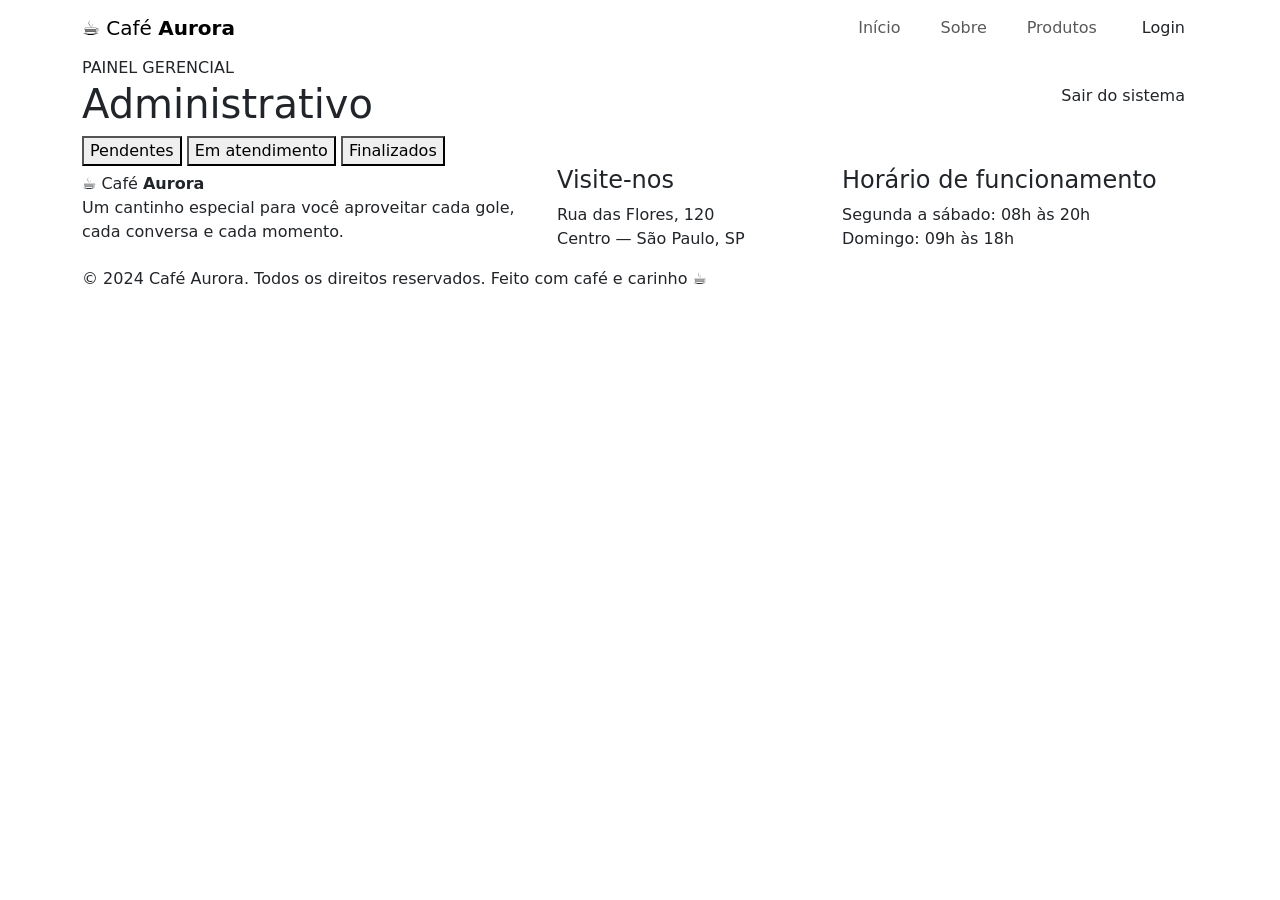
==== commit 945277eb: "fix: serve static assets on Spring Boot URL paths and allow public resources" ====
--- a/administrativo.html
+++ b/administrativo.html
@@ -10,8 +10,8 @@
   <link rel="preconnect" href="https://fonts.googleapis.com">
   <link rel="preconnect" href="https://fonts.gstatic.com" crossorigin>
   <link href="https://fonts.googleapis.com/css2?family=DM+Sans:wght@400;500;600;700&family=Playfair+Display:wght@600;700;800&display=swap" rel="stylesheet">
-  <link rel="stylesheet" href="./static/css/style.css" />
-  <link rel="stylesheet" href="./static/css/administrativo.css" />
+  <link rel="stylesheet" href="./css/style.css" />
+  <link rel="stylesheet" href="./css/administrativo.css" />
   <link href="https://cdn.jsdelivr.net/npm/bootstrap@5.3.8/dist/css/bootstrap.min.css" rel="stylesheet" crossorigin="anonymous">
 </head>
 <body>
@@ -91,8 +91,8 @@
   </footer>
 
   <script src="https://cdn.jsdelivr.net/npm/bootstrap@5.3.8/dist/js/bootstrap.bundle.min.js" crossorigin="anonymous"></script>
-  <script src="./static/js/api.js"></script>
-  <script src="./static/js/auth.js"></script>
-  <script src="./static/js/administrativo.js"></script>
+  <script src="./js/api.js"></script>
+  <script src="./js/auth.js"></script>
+  <script src="./js/administrativo.js"></script>
 </body>
 </html>
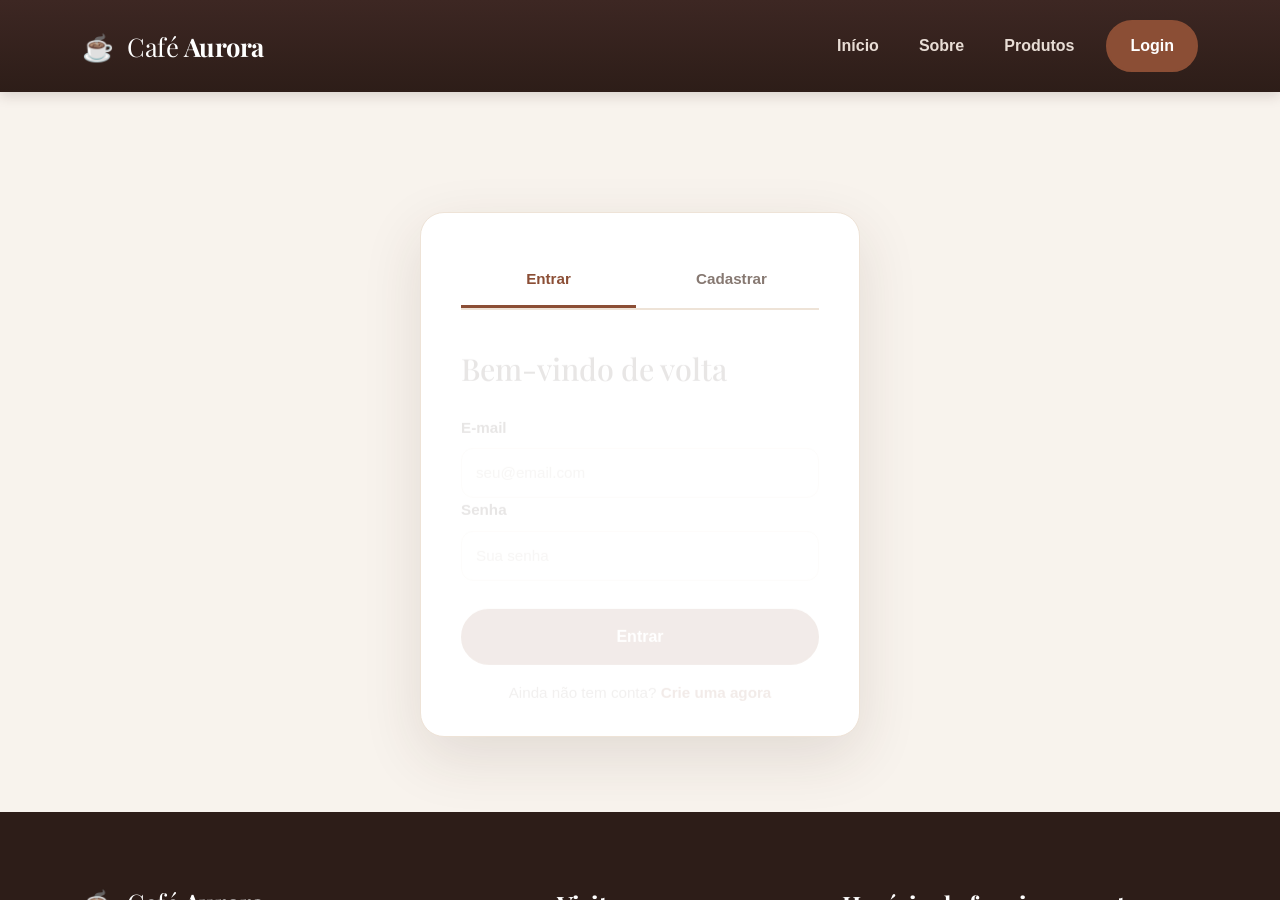
==== commit e859a0d6: "fix: restore admin and orders styling across static preview and Spring Boot" ====
--- a/administrativo.html
+++ b/administrativo.html
@@ -10,9 +10,9 @@
   <link rel="preconnect" href="https://fonts.googleapis.com">
   <link rel="preconnect" href="https://fonts.gstatic.com" crossorigin>
   <link href="https://fonts.googleapis.com/css2?family=DM+Sans:wght@400;500;600;700&family=Playfair+Display:wght@600;700;800&display=swap" rel="stylesheet">
-  <link rel="stylesheet" href="./css/style.css" />
-  <link rel="stylesheet" href="./css/administrativo.css" />
   <link href="https://cdn.jsdelivr.net/npm/bootstrap@5.3.8/dist/css/bootstrap.min.css" rel="stylesheet" crossorigin="anonymous">
+  <link rel="stylesheet" href="./static/css/style.css" />
+  <link rel="stylesheet" href="./static/css/administrativo.css" />
 </head>
 <body>
   <header class="site-header">
@@ -91,8 +91,8 @@
   </footer>
 
   <script src="https://cdn.jsdelivr.net/npm/bootstrap@5.3.8/dist/js/bootstrap.bundle.min.js" crossorigin="anonymous"></script>
-  <script src="./js/api.js"></script>
-  <script src="./js/auth.js"></script>
-  <script src="./js/administrativo.js"></script>
+  <script src="./static/js/api.js"></script>
+  <script src="./static/js/auth.js"></script>
+  <script src="./static/js/administrativo.js"></script>
 </body>
 </html>
--- a/static/css/style.css
+++ b/static/css/style.css
@@ -0,0 +1,720 @@
+:root {
+  --coffee-dark: #2d1d18;
+  --coffee: #8b4e35;
+  --coffee-light: #b97955;
+  --cream: #f8f3ed;
+  --cream-dark: #eee3d7;
+  --text: #40322c;
+  --muted: #867871;
+  --white: #ffffff;
+  --shadow: 0 20px 60px rgba(67, 42, 29, 0.12);
+}
+
+* {
+  margin: 0;
+  padding: 0;
+  box-sizing: border-box;
+}
+
+html {
+  scroll-behavior: smooth;
+}
+
+body {
+  font-family: "DM Sans", sans-serif;
+  background: var(--cream);
+  color: var(--text);
+  line-height: 1.6;
+}
+
+h1, h2, h3, h4, .navbar-brand {
+  font-family: "Playfair Display", serif;
+}
+
+img {
+  max-width: 100%;
+  height: auto;
+}
+
+a {
+  text-decoration: none;
+  color: inherit;
+}
+
+button, input, select, textarea {
+  font-family: inherit;
+}
+
+.site-header {
+  position: relative;
+  z-index: 100;
+  background: linear-gradient(to bottom, #3d2723 0%, #2d1d18 100%);
+  box-shadow: 0 4px 12px rgba(45, 29, 24, 0.15);
+}
+
+.navbar {
+  padding: 20px 0;
+}
+
+.navbar-brand {
+  color: var(--white) !important;
+  font-size: 1.6rem;
+  letter-spacing: -0.5px;
+}
+
+.navbar-brand:hover {
+  color: #f4c49d !important;
+}
+
+.brand-icon {
+  margin-right: 8px;
+}
+
+.nav-link {
+  color: #e8ddd5 !important;
+  font-weight: 600;
+  transition: color 0.3s ease;
+}
+
+.nav-link:hover,
+.nav-link.active {
+  color: #f4c49d !important;
+}
+
+.btn {
+  border-radius: 50px;
+  padding: 12px 22px;
+  font-weight: 700;
+  transition: all 0.3s ease;
+  border: none;
+}
+
+.btn-coffee {
+  background: var(--coffee);
+  color: var(--white);
+  border: 2px solid var(--coffee);
+}
+
+.btn-coffee:hover {
+  background: var(--coffee-dark);
+  border-color: var(--coffee-dark);
+  color: var(--white);
+}
+
+.btn-outline-coffee {
+  background: transparent;
+  border: 2px solid var(--coffee);
+  color: var(--coffee);
+}
+
+.btn-outline-coffee:hover {
+  background: var(--coffee);
+  color: var(--white);
+}
+
+.btn-sm {
+  padding: 8px 14px;
+  font-size: 0.8rem;
+}
+
+.btn-lg {
+  padding: 14px 28px;
+  font-size: 1rem;
+}
+
+.usuario-menu {
+  display: flex;
+  align-items: center;
+  gap: 10px;
+  padding: 8px 12px;
+  border-radius: 999px;
+  background: rgba(244, 196, 157, 0.15);
+  color: #f4c49d;
+  font-weight: 600;
+}
+
+.eyebrow {
+  display: inline-block;
+  margin-bottom: 16px;
+  color: var(--coffee);
+  font-size: 0.72rem;
+  font-weight: 800;
+  letter-spacing: 2px;
+  text-transform: uppercase;
+}
+
+.hero-section {
+  min-height: 780px;
+  padding: 170px 0 100px;
+  background:
+    radial-gradient(circle at 90% 25%, rgba(212, 165, 125, 0.22), transparent 28%),
+    var(--cream);
+}
+
+.hero-section h1 {
+  max-width: 580px;
+  color: var(--coffee-dark);
+  font-size: clamp(3.4rem, 6vw, 5.7rem);
+  line-height: 0.98;
+  letter-spacing: -3px;
+  margin-bottom: 20px;
+}
+
+.hero-section h1 span {
+  color: var(--coffee);
+  font-style: italic;
+}
+
+.hero-text {
+  max-width: 490px;
+  margin: 28px 0;
+  color: var(--muted);
+  font-size: 1.08rem;
+  line-height: 1.8;
+}
+
+.hero-buttons {
+  display: flex;
+  flex-wrap: wrap;
+  gap: 14px;
+  margin: 30px 0;
+}
+
+.hero-info {
+  display: flex;
+  align-items: center;
+  gap: 25px;
+  margin-top: 55px;
+}
+
+.hero-info div strong {
+  display: block;
+  color: var(--coffee-dark);
+  font-family: "Playfair Display", serif;
+  font-size: 1.5rem;
+}
+
+.hero-info div span {
+  color: #d5973d;
+  font-size: 0.8rem;
+  letter-spacing: 2px;
+}
+
+.hero-info div small {
+  display: block;
+  margin-top: 4px;
+  color: var(--muted);
+  font-size: 0.75rem;
+}
+
+.info-divider {
+  width: 1px;
+  height: 45px;
+  background: var(--cream-dark);
+}
+
+.hero-image-wrapper {
+  position: relative;
+  z-index: 1;
+  max-width: 500px;
+  margin: 0 auto;
+}
+
+.hero-image-wrapper::before {
+  position: absolute;
+  z-index: -1;
+  top: 40px;
+  right: -20px;
+  width: 90%;
+  height: 90%;
+  border-radius: 50%;
+  background: #e8d2bd;
+  content: "";
+}
+
+.hero-image {
+  width: 100%;
+  height: 520px;
+  border-radius: 240px 240px 25px 25px;
+  object-fit: cover;
+  box-shadow: var(--shadow);
+  display: block;
+}
+
+.decorative-circle {
+  position: absolute;
+  right: -35px;
+  bottom: -25px;
+  width: 100px;
+  height: 100px;
+  border: 1px solid var(--coffee-light);
+  border-radius: 50%;
+}
+
+.floating-card {
+  position: absolute;
+  right: -25px;
+  bottom: 55px;
+  display: flex;
+  align-items: center;
+  gap: 12px;
+  padding: 15px 20px;
+  border-radius: 14px;
+  background: var(--white);
+  box-shadow: var(--shadow);
+  z-index: 10;
+}
+
+.floating-icon {
+  display: grid;
+  width: 37px;
+  height: 37px;
+  color: var(--white);
+  background: var(--coffee);
+  border-radius: 50%;
+  place-items: center;
+  flex-shrink: 0;
+}
+
+.floating-card strong {
+  display: block;
+  color: var(--coffee-dark);
+  font-size: 0.85rem;
+}
+
+.floating-card small {
+  display: block;
+  margin-top: 3px;
+  color: var(--muted);
+  font-size: 0.7rem;
+}
+
+.features-section {
+  padding: 55px 0;
+  background: var(--coffee-dark);
+}
+
+.feature-card {
+  display: flex;
+  align-items: center;
+  gap: 18px;
+  color: var(--white);
+}
+
+.feature-icon {
+  display: grid;
+  flex-shrink: 0;
+  width: 58px;
+  height: 58px;
+  color: #f4c49d;
+  border: 1px solid rgba(244, 196, 157, 0.35);
+  border-radius: 50%;
+  font-size: 1.5rem;
+  place-items: center;
+}
+
+.feature-card h3 {
+  margin-bottom: 5px;
+  font-size: 1.15rem;
+  color: var(--white);
+}
+
+.feature-card p {
+  margin: 0;
+  color: #c9b6a9;
+  font-size: 0.82rem;
+}
+
+.site-footer {
+  background: var(--coffee-dark);
+  color: #d9c9be;
+  padding: 70px 0 25px;
+}
+
+.footer-brand {
+  display: inline-block;
+  margin-bottom: 18px;
+  color: var(--white) !important;
+}
+
+.site-footer p {
+  color: #aa988c;
+  line-height: 1.8;
+  font-size: 0.9rem;
+}
+
+.site-footer h4 {
+  color: var(--white);
+  margin-bottom: 15px;
+  font-weight: 700;
+}
+
+.footer-bottom {
+  display: flex;
+  justify-content: space-between;
+  gap: 20px;
+  margin-top: 40px;
+  padding-top: 20px;
+  border-top: 1px solid rgba(255, 255, 255, 0.12);
+  color: #86756a;
+  font-size: 0.75rem;
+}
+
+@media (max-width: 991px) {
+  .site-header {
+    position: relative;
+    background: linear-gradient(to bottom, #3d2723 0%, #2d1d18 100%);
+  }
+
+  .navbar {
+    padding: 18px 0;
+  }
+
+  .navbar-collapse {
+    padding-top: 20px;
+  }
+
+  .hero-section {
+    min-height: auto;
+    padding-top: 90px;
+  }
+
+  .hero-image-wrapper {
+    margin-top: 30px;
+  }
+
+  .nav-item .btn {
+    display: inline-block;
+    margin-top: 10px;
+  }
+}
+
+@media (max-width: 768px) {
+  .footer-bottom {
+    flex-direction: column;
+  }
+
+  .hero-info {
+    flex-direction: column;
+    gap: 15px;
+  }
+
+  .info-divider {
+    display: none;
+  }
+}
+
+@media (max-width: 576px) {
+  .hero-section {
+    padding: 70px 0;
+  }
+
+  .hero-section h1 {
+    font-size: 2.8rem;
+  }
+
+  .hero-image {
+    height: 390px;
+  }
+
+  .floating-card {
+    right: 5px;
+    bottom: 30px;
+  }
+}
+
+.sobre-main {
+  padding-top: 110px;
+}
+
+.sobre-hero,
+.historia-section,
+.ambiente-section,
+.localizacao-section,
+.memorial-section {
+  padding: 90px 0;
+}
+
+.sobre-hero {
+  background: linear-gradient(135deg, rgba(184, 122, 88, 0.08), rgba(255, 255, 255, 0));
+}
+
+.sobre-hero h1 {
+  font-size: clamp(2.8rem, 5vw, 4.4rem);
+  color: var(--coffee-dark);
+  line-height: 1.1;
+  margin-bottom: 20px;
+}
+
+.sobre-hero h1 span,
+.section-heading h2 span,
+.ambiente-section h2 span,
+.localizacao-section h2 span {
+  color: var(--coffee);
+  font-style: italic;
+}
+
+.sobre-hero p,
+.historia-section p,
+.ambiente-section p,
+.localizacao-section p,
+.memorial-section p {
+  color: var(--muted);
+  line-height: 1.8;
+  font-size: 1.02rem;
+}
+
+.hero-image-sobre,
+.ambiente-image,
+.mapa-box img {
+  width: 100%;
+  border-radius: 24px;
+  box-shadow: var(--shadow);
+  object-fit: cover;
+}
+
+.hero-image-sobre {
+  height: 420px;
+}
+
+.section-heading h2,
+.ambiente-section h2,
+.localizacao-section h2,
+.memorial-section h2 {
+  font-size: clamp(2.2rem, 4vw, 3.4rem);
+  color: var(--coffee-dark);
+  margin-bottom: 20px;
+}
+
+.lista-ambientes {
+  list-style: none;
+  padding: 0;
+  margin-top: 25px;
+}
+
+.lista-ambientes li {
+  position: relative;
+  padding-left: 28px;
+  margin-bottom: 14px;
+  color: var(--text);
+  font-weight: 500;
+}
+
+.lista-ambientes li::before {
+  position: absolute;
+  left: 0;
+  top: 8px;
+  width: 6px;
+  height: 6px;
+  border-radius: 50%;
+  background: var(--coffee);
+  content: "";
+}
+
+.mapa-box {
+  margin-top: 35px;
+  border-radius: 24px;
+  overflow: hidden;
+  box-shadow: var(--shadow);
+}
+
+.mapa-box img {
+  width: 100%;
+  height: 400px;
+  object-fit: cover;
+}
+
+.memorial-section {
+  padding: 90px 0 60px;
+  background: linear-gradient(135deg, rgba(184, 122, 88, 0.08), rgba(255, 255, 255, 0));
+}
+
+.memorial-grid {
+  display: grid;
+  grid-template-columns: repeat(auto-fit, minmax(280px, 1fr));
+  gap: 30px;
+  margin-top: 35px;
+}
+
+.memorial-card {
+  padding: 24px;
+  background: var(--white);
+  border-radius: 14px;
+  box-shadow: 0 2px 8px rgba(67, 42, 29, 0.06);
+  transition: transform 0.3s ease, box-shadow 0.3s ease;
+}
+
+.memorial-card:hover {
+  transform: translateY(-8px);
+  box-shadow: var(--shadow);
+}
+
+.memorial-card h3 {
+  margin-bottom: 10px;
+  color: var(--coffee-dark);
+  font-size: 1.2rem;
+}
+
+.memorial-card p {
+  margin: 0;
+  color: var(--muted);
+  font-size: 0.95rem;
+}
+
+/* SOBRE PAGE SECTIONS */
+.hero-section-secundaria {
+  background:
+    radial-gradient(circle at 90% 25%, rgba(212, 165, 125, 0.22), transparent 28%),
+    var(--cream);
+}
+
+.historia-section {
+  background: var(--cream);
+}
+
+.valores-section {
+  padding: 90px 0;
+  background: linear-gradient(135deg, rgba(184, 122, 88, 0.04), rgba(255, 255, 255, 0));
+}
+
+.valor-card {
+  padding: 28px;
+  background: var(--white);
+  border-radius: 14px;
+  box-shadow: 0 2px 8px rgba(67, 42, 29, 0.06);
+  transition: transform 0.3s ease, box-shadow 0.3s ease;
+}
+
+.valor-card:hover {
+  transform: translateY(-8px);
+  box-shadow: var(--shadow);
+}
+
+.valor-icon {
+  font-size: 2.5rem;
+  margin-bottom: 12px;
+}
+
+.valor-card h3 {
+  margin-bottom: 12px;
+  color: var(--coffee-dark);
+  font-size: 1.1rem;
+}
+
+.valor-card p {
+  margin: 0;
+  color: var(--muted);
+  font-size: 0.9rem;
+  line-height: 1.6;
+}
+
+.equipe-section {
+  padding: 90px 0;
+  background: var(--cream);
+}
+
+.team-card {
+  text-align: center;
+  transition: transform 0.3s ease;
+}
+
+.team-card:hover {
+  transform: translateY(-5px);
+}
+
+.team-image {
+  position: relative;
+  margin-bottom: 18px;
+  border-radius: 12px;
+  overflow: hidden;
+  height: 280px;
+}
+
+.team-image img {
+  width: 100%;
+  height: 100%;
+  object-fit: cover;
+  transition: transform 0.3s ease;
+}
+
+.team-card:hover .team-image img {
+  transform: scale(1.05);
+}
+
+.team-card h4 {
+  color: var(--coffee-dark);
+  margin-bottom: 5px;
+  font-size: 1.05rem;
+}
+
+.team-card .role {
+  color: var(--coffee);
+  font-weight: 700;
+  font-size: 0.85rem;
+  margin-bottom: 8px;
+}
+
+.team-card p.small {
+  margin: 0;
+  color: var(--muted);
+  font-size: 0.85rem;
+  line-height: 1.5;
+}
+
+.cta-section {
+  padding: 70px 0;
+  background: linear-gradient(135deg, rgba(184, 122, 88, 0.1), rgba(255, 255, 255, 0));
+}
+
+.cta-section h2 {
+  color: var(--coffee-dark);
+  margin-bottom: 15px;
+  font-size: clamp(2rem, 4vw, 2.8rem);
+}
+
+.cta-section .lead {
+  color: var(--muted);
+  font-size: 1.05rem;
+  margin-bottom: 25px;
+}
+
+/* Hero section secundária (Sobre) */
+#hero-sobre {
+  padding: 120px 0 80px;
+}
+
+#hero-sobre h1 {
+  color: var(--coffee-dark);
+  font-size: clamp(2.8rem, 5vw, 4rem);
+  margin-bottom: 20px;
+}
+
+#hero-sobre .hero-text {
+  max-width: 600px;
+  color: var(--muted);
+  font-size: 1.05rem;
+}
+
+.historia-image-wrapper {
+  border-radius: 20px;
+  overflow: hidden;
+  box-shadow: var(--shadow);
+}
+
+.historia-image {
+  width: 100%;
+  height: 450px;
+  object-fit: cover;
+  display: block;
+}
+
+.historia-section h2 {
+  color: var(--coffee-dark);
+  margin-bottom: 20px;
+  font-size: 2.2rem;
+}
+
+.historia-section p {
+  color: var(--muted);
+  line-height: 1.8;
+}
--- a/static/css/administrativo.css
+++ b/static/css/administrativo.css
@@ -0,0 +1,172 @@
+/* Área administrativa: identidade visual alinhada ao restante do Café Aurora. */
+.admin-main {
+  min-height: 70vh;
+  background: var(--cream);
+  padding-bottom: 90px;
+}
+
+.admin-header {
+  background: linear-gradient(115deg, #f3e8dd, #fbf6f0);
+  border-bottom: 1px solid var(--cream-dark);
+  padding: 64px 0 54px;
+}
+
+.admin-header h1 {
+  color: var(--coffee-dark);
+  font-size: clamp(2.1rem, 4.5vw, 3.6rem);
+  line-height: 1.15;
+  margin: 0;
+}
+
+.admin-header .eyebrow {
+  margin-bottom: 8px;
+}
+
+.admin-header .btn-outline-coffee {
+  margin-top: 18px;
+}
+
+.admin-container {
+  padding-top: 38px;
+}
+
+.tabs-admin {
+  display: flex;
+  flex-wrap: wrap;
+  gap: 12px;
+  margin-bottom: 30px;
+  padding-bottom: 16px;
+  border-bottom: 1px solid var(--cream-dark);
+}
+
+.admin-tab {
+  appearance: none;
+  background: var(--white);
+  border: 1px solid #dfd2c7;
+  border-radius: 999px;
+  color: var(--coffee-dark);
+  cursor: pointer;
+  font-size: 0.93rem;
+  font-weight: 700;
+  padding: 11px 19px;
+  transition: background 0.15s ease, border-color 0.15s ease, color 0.15s ease;
+}
+
+.admin-tab:hover,
+.admin-tab:focus-visible {
+  border-color: var(--coffee);
+  outline-offset: 3px;
+}
+
+.admin-tab.active {
+  background: var(--coffee);
+  border-color: var(--coffee);
+  color: #fff;
+  box-shadow: 0 5px 18px rgba(139, 78, 53, 0.15);
+}
+
+.admin-pedidos {
+  display: grid;
+  grid-template-columns: repeat(auto-fit, minmax(min(100%, 315px), 1fr));
+  gap: 22px;
+  align-items: start;
+}
+
+.admin-card {
+  background: var(--white);
+  border: 1px solid var(--cream-dark);
+  border-radius: 19px;
+  padding: 25px;
+  box-shadow: 0 12px 32px rgba(67, 42, 29, 0.06);
+  overflow-wrap: anywhere;
+}
+
+.admin-card h3 {
+  color: var(--coffee-dark);
+  font-size: 1.36rem;
+  margin-bottom: 18px;
+}
+
+.admin-card p {
+  color: var(--text);
+  font-size: 0.93rem;
+  margin-bottom: 10px;
+}
+
+.admin-card strong {
+  color: var(--coffee-dark);
+}
+
+.admin-card .btn-coffee {
+  margin-top: 16px;
+  width: 100%;
+}
+
+.admin-card .status-badge {
+  display: inline-flex;
+  padding: 5px 11px;
+  border-radius: 999px;
+  font-size: 0.75rem;
+  font-weight: 700;
+  text-transform: uppercase;
+}
+
+.admin-card .status-badge.pendente {
+  background: #fff1d4;
+  color: #8c6100;
+}
+
+.admin-card .status-badge.em_atendimento {
+  background: #e0efff;
+  color: #185d97;
+}
+
+.admin-card .status-badge.finalizado {
+  background: #ddf5e5;
+  color: #176e39;
+}
+
+.admin-card .admin-card-items {
+  border-top: 1px solid var(--cream-dark);
+  border-bottom: 1px solid var(--cream-dark);
+  padding: 13px 0;
+  margin: 16px 0;
+}
+
+.empty-pedidos,
+.admin-notice {
+  grid-column: 1 / -1;
+  background: var(--white);
+  border: 1px dashed #dfd2c7;
+  border-radius: 18px;
+  color: var(--muted);
+  padding: 44px 24px;
+  text-align: center;
+}
+
+@media (max-width: 768px) {
+  .admin-header {
+    padding: 42px 0 34px;
+  }
+
+  .admin-header .text-md-end {
+    margin-top: 14px;
+  }
+
+  .admin-container {
+    padding-top: 25px;
+  }
+
+  .tabs-admin {
+    gap: 8px;
+  }
+
+  .admin-tab {
+    font-size: 0.85rem;
+    padding: 9px 13px;
+  }
+
+  .admin-card {
+    padding: 20px;
+  }
+}
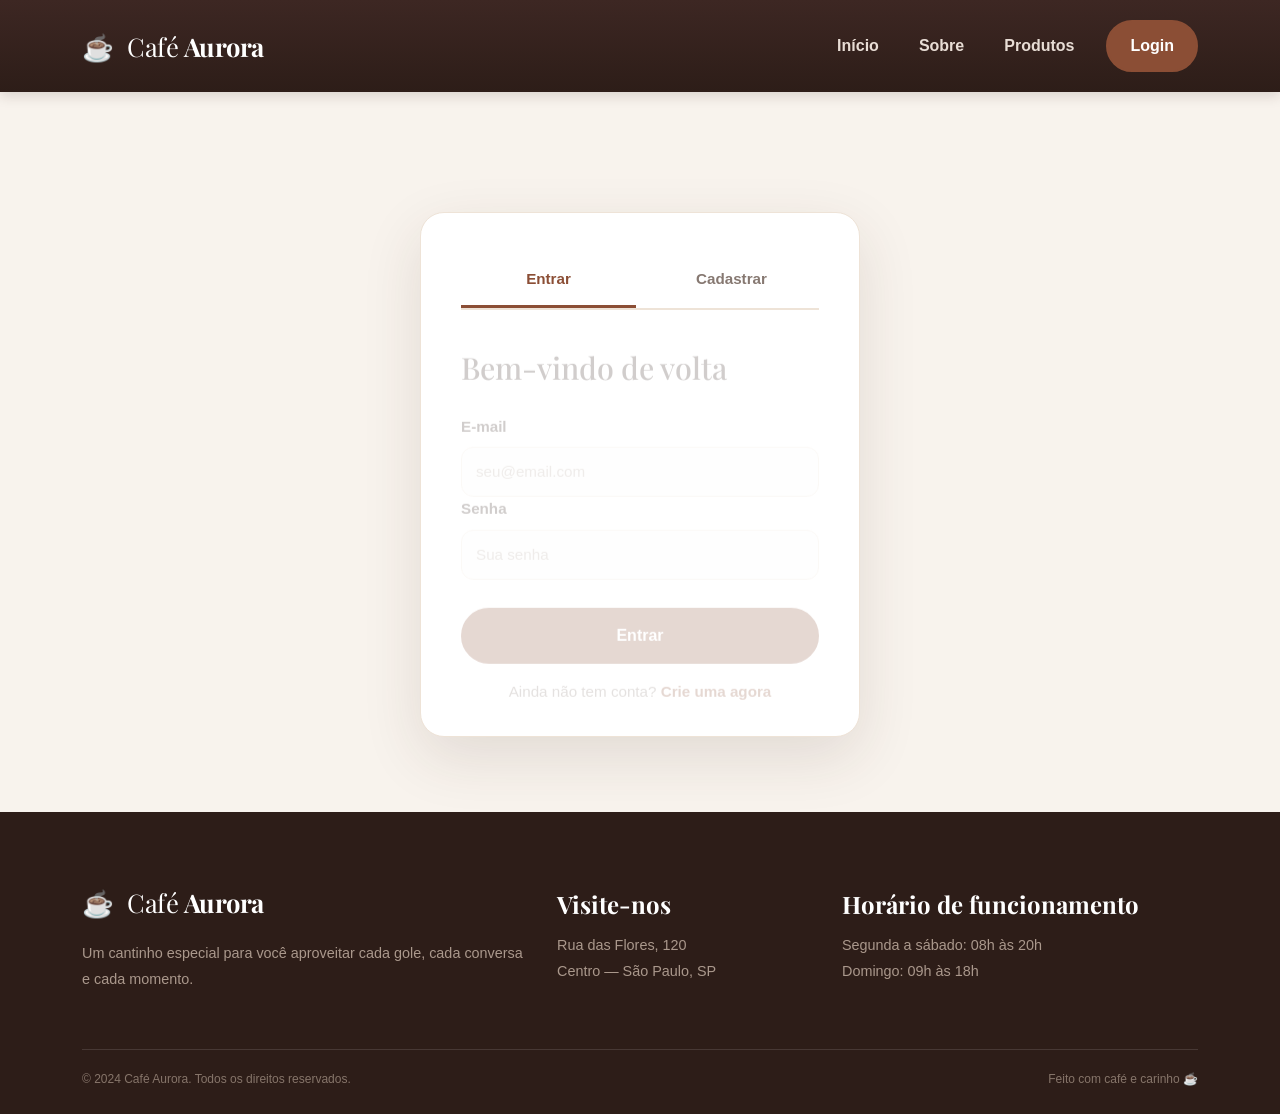
==== commit 57d992cd: "fix: restore functional GitHub Pages demo while preserving Spring Boot API" ====
--- a/administrativo.html
+++ b/administrativo.html
@@ -92,6 +92,7 @@
 
   <script src="https://cdn.jsdelivr.net/npm/bootstrap@5.3.8/dist/js/bootstrap.bundle.min.js" crossorigin="anonymous"></script>
   <script src="./static/js/api.js"></script>
+  <script src="./static/js/demo-api.js"></script>
   <script src="./static/js/auth.js"></script>
   <script src="./static/js/administrativo.js"></script>
 </body>
--- a/static/css/style.css
+++ b/static/css/style.css
@@ -718,3 +718,27 @@
   color: var(--muted);
   line-height: 1.8;
 }
+
+/* Identifica explicitamente a demonstração sem backend no GitHub Pages. */
+.demo-banner {
+  background: #fff2cf;
+  border-bottom: 1px solid #eacb7d;
+  color: #51341e;
+  font-family: "DM Sans", sans-serif;
+  font-size: 0.83rem;
+  font-weight: 600;
+  line-height: 1.5;
+  padding: 10px 20px;
+  text-align: center;
+}
+
+.demo-banner + .site-header {
+  position: relative;
+}
+
+@media (max-width: 600px) {
+  .demo-banner {
+    font-size: 0.76rem;
+    padding: 10px 14px;
+  }
+}
